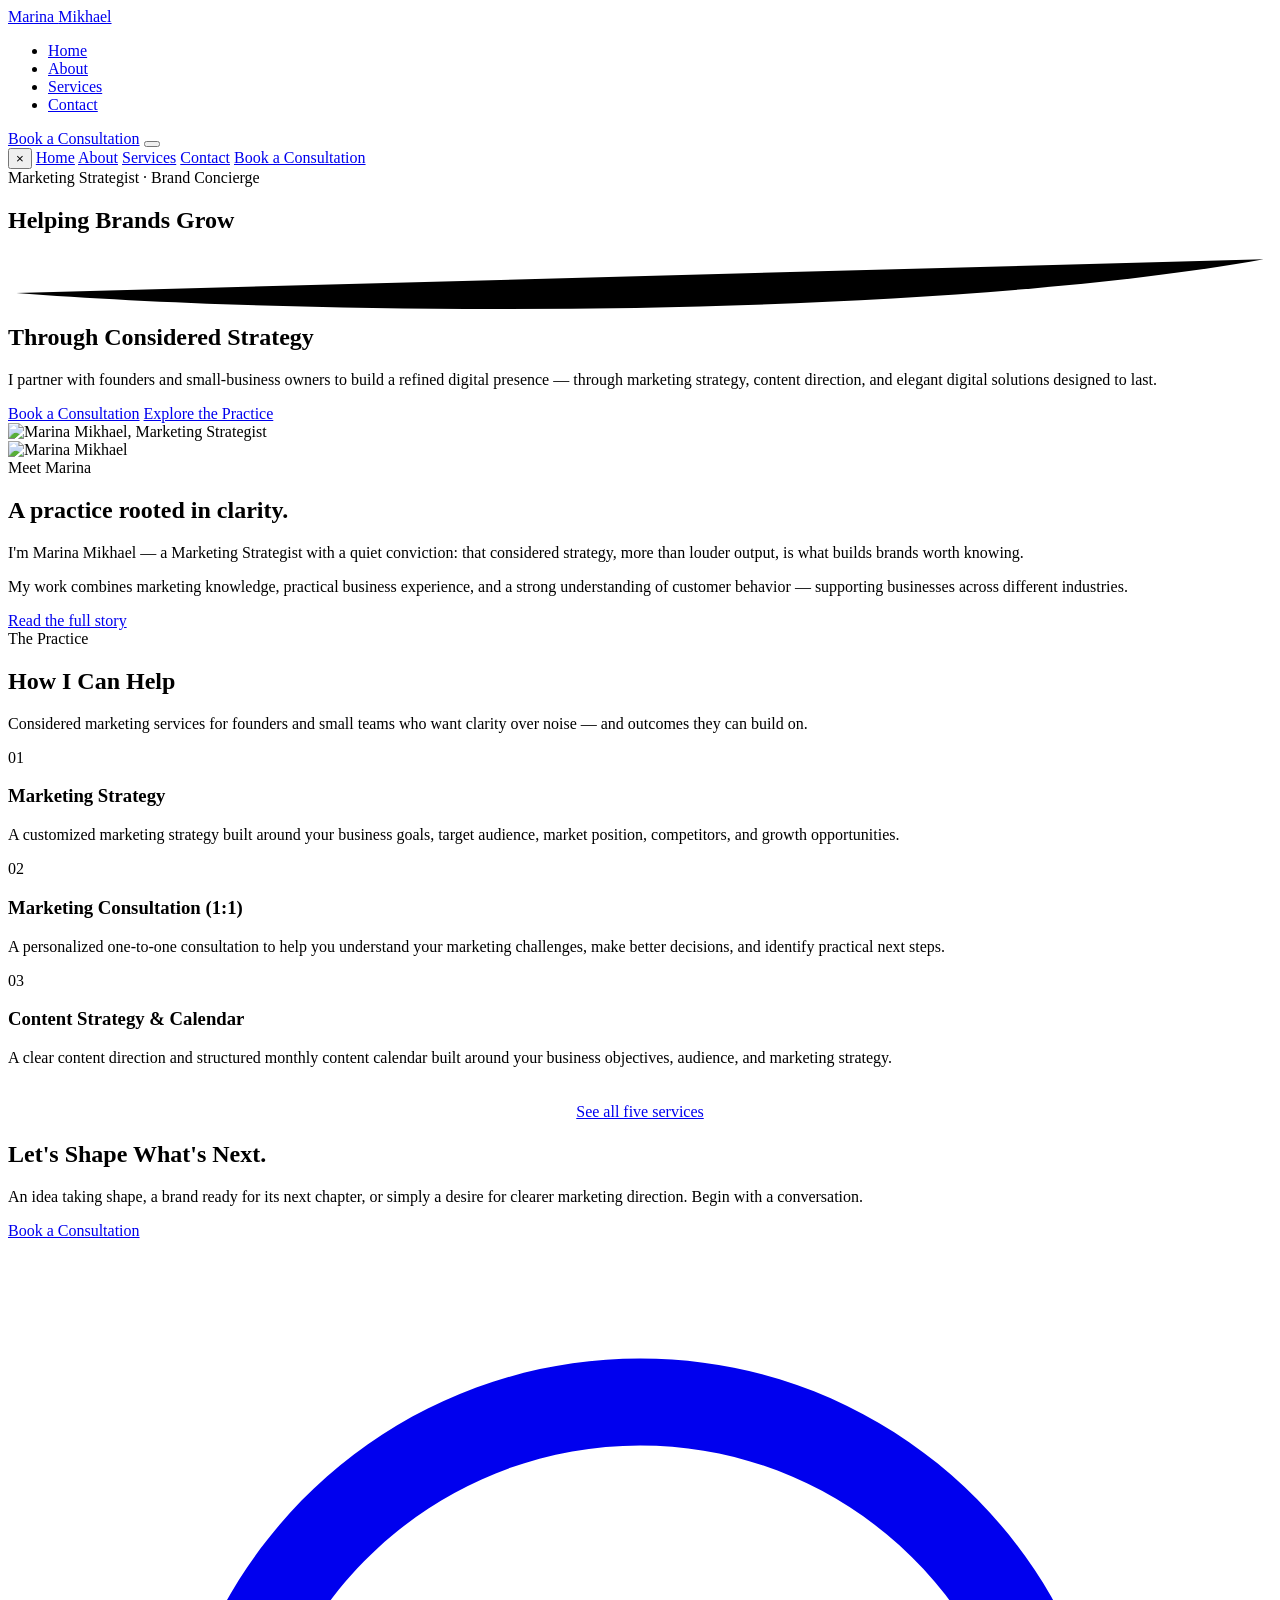
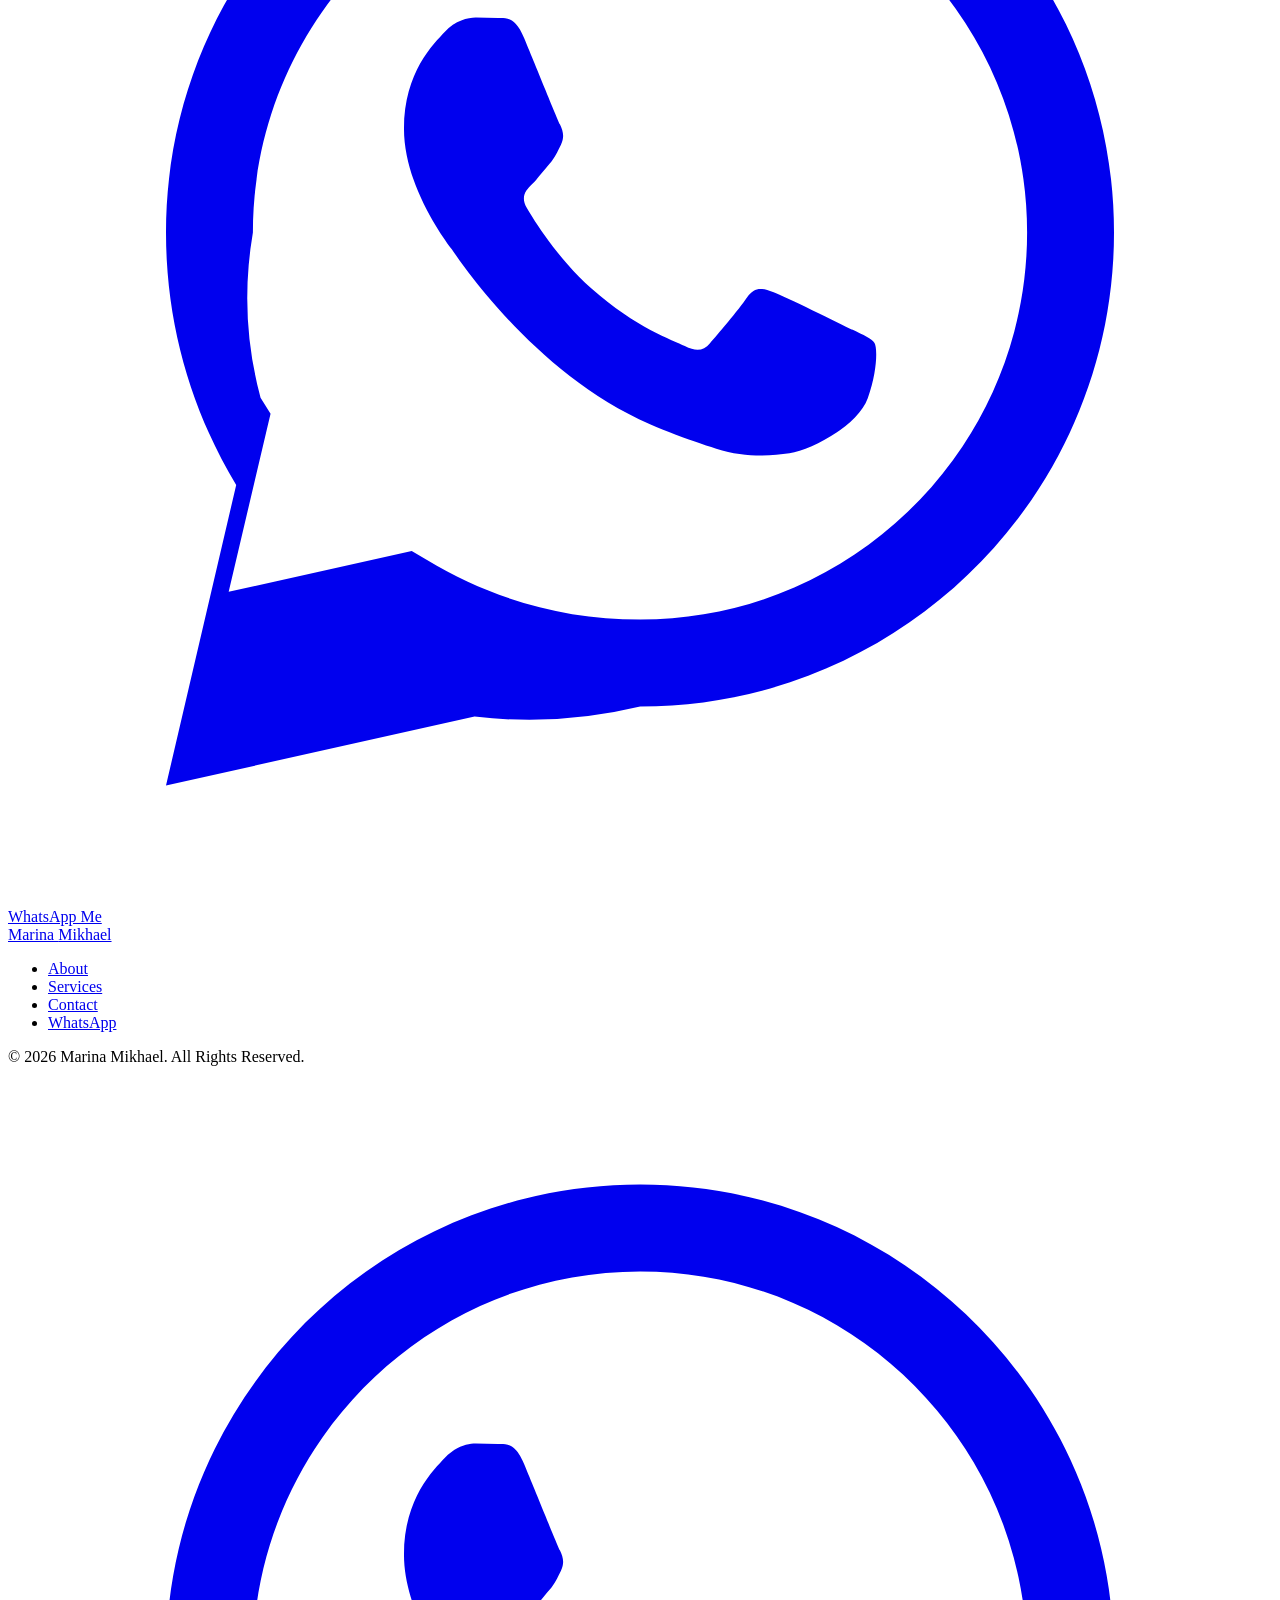
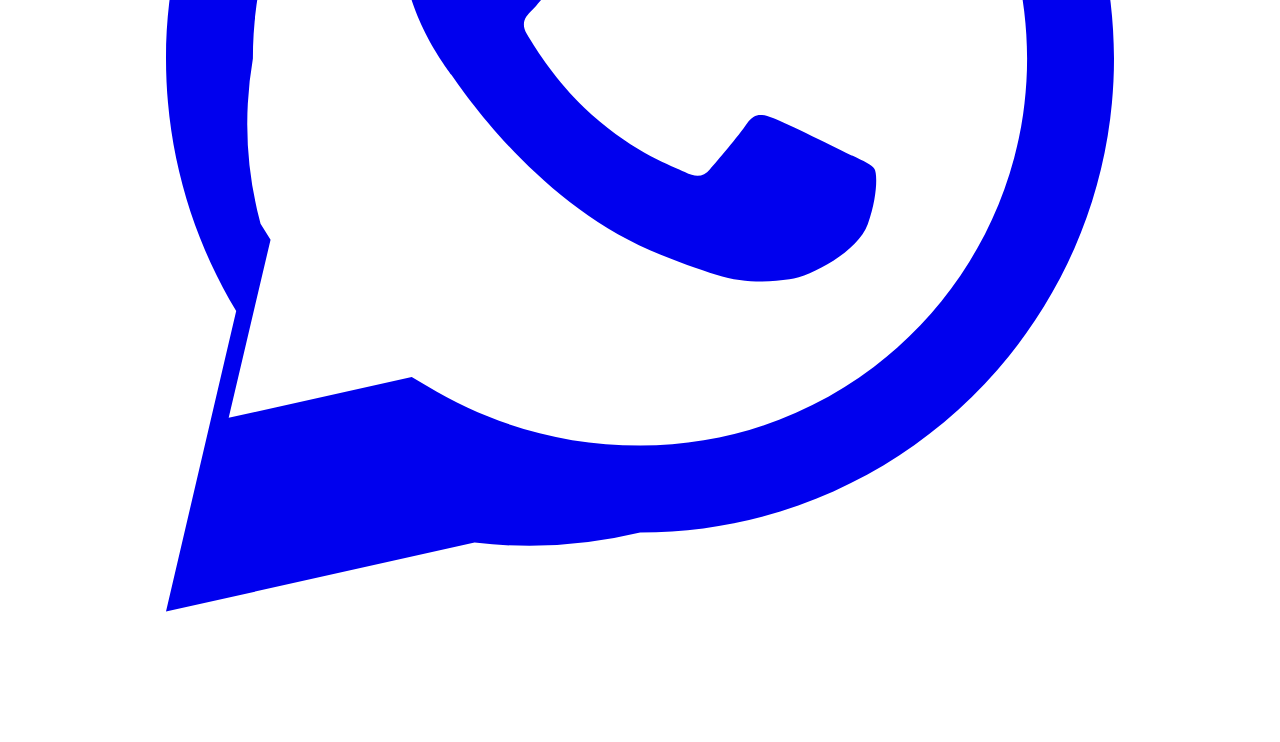
==== index.html @ 51f2f775 "Add files via upload" ====
<!DOCTYPE html>
<html lang="en">
<head>
<meta charset="UTF-8">
<meta name="viewport" content="width=device-width, initial-scale=1.0">
<title>Marina Mikhael — Marketing Strategist &amp; Brand Concierge</title>
<meta name="description" content="Marina Mikhael is a Marketing Strategist helping startups and small businesses grow through considered strategy, refined content, and a digital presence built to last.">
<meta name="theme-color" content="#faf7f5">
<meta property="og:title" content="Marina Mikhael — Marketing Strategist">
<meta property="og:description" content="Considered marketing strategy, content direction, and digital presence for founders and small-business owners.">
<meta property="og:type" content="website">

<!-- Fonts -->
<link rel="preconnect" href="https://fonts.googleapis.com">
<link rel="preconnect" href="https://fonts.gstatic.com" crossorigin>
<link href="https://fonts.googleapis.com/css2?family=Poppins:wght@500;600;700;800&family=Inter:wght@400;500;600;700&display=swap" rel="stylesheet">

<link rel="stylesheet" href="index.css">
</head>
<body>

<header class="site-header">
  <nav class="wrap nav" aria-label="Primary">
    <a href="index.html" class="logo">Marina <span>Mikhael</span></a>
    <ul class="nav-links">
      <li><a href="index.html">Home</a></li>
      <li><a href="about.html">About</a></li>
      <li><a href="services.html">Services</a></li>
      <li><a href="contact.html">Contact</a></li>
    </ul>
    <a href="https://wa.me/201042134140" target="_blank" rel="noopener" class="nav-cta">Book a Consultation</a>
    <button class="nav-toggle" id="navToggle" aria-label="Open menu" aria-expanded="false">
      <span></span>
    </button>
  </nav>
</header>

<div class="scrim" id="scrim" hidden></div>
<aside class="mobile-menu" id="mobileMenu" aria-hidden="true">
  <button class="mobile-menu__close" id="menuClose" aria-label="Close menu">×</button>
  <a href="index.html">Home</a>
  <a href="about.html">About</a>
  <a href="services.html">Services</a>
  <a href="contact.html">Contact</a>
  <a href="https://wa.me/201042134140" target="_blank" rel="noopener" class="btn-primary">Book a Consultation</a>
</aside>

<main id="top">

  <!-- ===================== HERO ===================== -->
  <section class="hero">
    <div class="wrap hero__grid">
      <div class="hero-copy">
        <span class="eyebrow reveal">Marketing Strategist · Brand Concierge</span>
        <h1 class="hero__title reveal reveal--delay-1">
          <span class="accent">Helping Brands Grow
            <svg viewBox="0 0 300 20" preserveAspectRatio="none" aria-hidden="true">
              <path d="M2,14 C 80,20 220,20 298,6" />
            </svg>
          </span><br>
          Through Considered Strategy
        </h1>
        <p class="hero__sub reveal reveal--delay-2">
          I partner with founders and small-business owners to build a refined digital presence — through marketing strategy, content direction, and elegant digital solutions designed to last.
        </p>
        <div class="hero-ctas reveal reveal--delay-3">
          <a href="https://wa.me/201042134140" target="_blank" rel="noopener" class="btn-primary">Book a Consultation</a>
          <a href="services.html" class="btn-text">Explore the Practice</a>
        </div>
      </div>

      <div class="hero-figure reveal reveal--delay-2">
        <div class="frame">
          <img src="assets/marina-hero.jpg" alt="Marina Mikhael, Marketing Strategist" />
        </div>
      </div>
    </div>
  </section>

  <!-- ===================== ABOUT PREVIEW ===================== -->
  <section class="about-preview">
    <div class="wrap">
      <div class="about-photo reveal">
        <img src="assets/marina-about.jpg" alt="Marina Mikhael" />
      </div>
      <div class="about-preview-copy reveal">
        <span class="eyebrow">Meet Marina</span>
        <h2>A practice rooted in clarity.</h2>
        <p>I'm Marina Mikhael — a Marketing Strategist with a quiet conviction: that considered strategy, more than louder output, is what builds brands worth knowing.</p>
        <p>My work combines marketing knowledge, practical business experience, and a strong understanding of customer behavior — supporting businesses across different industries.</p>
        <a href="about.html" class="preview-link">Read the full story</a>
      </div>
    </div>
  </section>

  <!-- ===================== SERVICES PREVIEW ===================== -->
  <section class="services">
    <div class="wrap">
      <div class="section-head reveal">
        <span class="eyebrow">The Practice</span>
        <h2>How I Can Help</h2>
        <p>Considered marketing services for founders and small teams who want clarity over noise — and outcomes they can build on.</p>
      </div>
      <div class="service-grid">
        <div class="service-card reveal">
          <span class="num">01</span>
          <h3>Marketing Strategy</h3>
          <p>A customized marketing strategy built around your business goals, target audience, market position, competitors, and growth opportunities.</p>
        </div>
        <div class="service-card reveal">
          <span class="num">02</span>
          <h3>Marketing Consultation (1:1)</h3>
          <p>A personalized one-to-one consultation to help you understand your marketing challenges, make better decisions, and identify practical next steps.</p>
        </div>
        <div class="service-card reveal">
          <span class="num">03</span>
          <h3>Content Strategy &amp; Calendar</h3>
          <p>A clear content direction and structured monthly content calendar built around your business objectives, audience, and marketing strategy.</p>
        </div>
      </div>
      <div style="text-align:center; margin-top: 36px;">
        <a href="services.html" class="preview-link">See all five services</a>
      </div>
    </div>
  </section>

  <!-- ===================== FINAL CTA ===================== -->
  <section class="final-cta">
    <div class="wrap">
      <h2>Let's Shape What's Next.</h2>
      <p>An idea taking shape, a brand ready for its next chapter, or simply a desire for clearer marketing direction. Begin with a conversation.</p>
      <div class="cta-row">
        <a href="https://wa.me/201042134140" target="_blank" rel="noopener" class="btn-primary">Book a Consultation</a>
        <a href="https://wa.me/201042134140" target="_blank" rel="noopener" class="btn-whatsapp">
          <svg viewBox="0 0 32 32" fill="currentColor" aria-hidden="true"><path d="M16.004 3C9.376 3 4 8.373 4 15c0 2.339.65 4.523 1.777 6.39L4 29l7.812-1.744A11.93 11.93 0 0 0 16.004 27C22.63 27 28 21.627 28 15S22.63 3 16.004 3zm0 21.8c-1.98 0-3.82-.55-5.396-1.508l-.387-.23-4.634 1.034 1.06-4.51-.253-.4A9.77 9.77 0 0 1 6.2 15c0-5.404 4.4-9.8 9.804-9.8 5.403 0 9.796 4.396 9.796 9.8 0 5.404-4.393 9.8-9.796 9.8zm5.37-7.34c-.294-.147-1.737-.858-2.007-.956-.27-.098-.467-.147-.663.147-.196.293-.76.955-.932 1.152-.171.196-.343.22-.637.073-.294-.147-1.24-.457-2.363-1.457-.874-.78-1.464-1.744-1.636-2.038-.171-.294-.018-.453.129-.6.132-.132.294-.343.44-.514.147-.171.196-.294.294-.49.098-.196.049-.367-.024-.514-.073-.147-.663-1.598-.909-2.188-.24-.575-.484-.497-.663-.507l-.564-.01c-.196 0-.514.073-.784.367-.27.294-1.03 1.005-1.03 2.45 0 1.446 1.054 2.842 1.2 3.038.147.196 2.075 3.167 5.028 4.44.703.303 1.25.484 1.677.62.705.224 1.346.192 1.854.117.566-.085 1.737-.71 1.982-1.396.245-.685.245-1.273.171-1.396-.073-.122-.269-.196-.563-.343z"/></svg>
          WhatsApp Me
        </a>
      </div>
    </div>
  </section>

</main>

<footer class="site-footer">
  <div class="wrap">
    <a href="index.html" class="logo">Marina <span>Mikhael</span></a>
    <ul class="foot-links">
      <li><a href="about.html">About</a></li>
      <li><a href="services.html">Services</a></li>
      <li><a href="contact.html">Contact</a></li>
      <li><a href="https://wa.me/201042134140" target="_blank" rel="noopener">WhatsApp</a></li>
    </ul>
    <span class="copy">© 2026 Marina Mikhael. All Rights Reserved.</span>
  </div>
</footer>

<a href="https://wa.me/201042134140" target="_blank" rel="noopener" class="sticky-whatsapp" aria-label="Chat on WhatsApp">
  <svg viewBox="0 0 32 32" fill="currentColor" aria-hidden="true"><path d="M16.004 3C9.376 3 4 8.373 4 15c0 2.339.65 4.523 1.777 6.39L4 29l7.812-1.744A11.93 11.93 0 0 0 16.004 27C22.63 27 28 21.627 28 15S22.63 3 16.004 3zm0 21.8c-1.98 0-3.82-.55-5.396-1.508l-.387-.23-4.634 1.034 1.06-4.51-.253-.4A9.77 9.77 0 0 1 6.2 15c0-5.404 4.4-9.8 9.804-9.8 5.403 0 9.796 4.396 9.796 9.8 0 5.404-4.393 9.8-9.796 9.8zm5.37-7.34c-.294-.147-1.737-.858-2.007-.956-.27-.098-.467-.147-.663.147-.196.293-.76.955-.932 1.152-.171.196-.343.22-.637.073-.294-.147-1.24-.457-2.363-1.457-.874-.78-1.464-1.744-1.636-2.038-.171-.294-.018-.453.129-.6.132-.132.294-.343.44-.514.147-.171.196-.294.294-.49.098-.196.049-.367-.024-.514-.073-.147-.663-1.598-.909-2.188-.24-.575-.484-.497-.663-.507l-.564-.01c-.196 0-.514.073-.784.367-.27.294-1.03 1.005-1.03 2.45 0 1.446 1.054 2.842 1.2 3.038.147.196 2.075 3.167 5.028 4.44.703.303 1.25.484 1.677.62.705.224 1.346.192 1.854.117.566-.085 1.737-.71 1.982-1.396.245-.685.245-1.273.171-1.396-.073-.122-.269-.196-.563-.343z"/></svg>
</a>

<script src="js/main.js" defer></script>
</body>
</html>
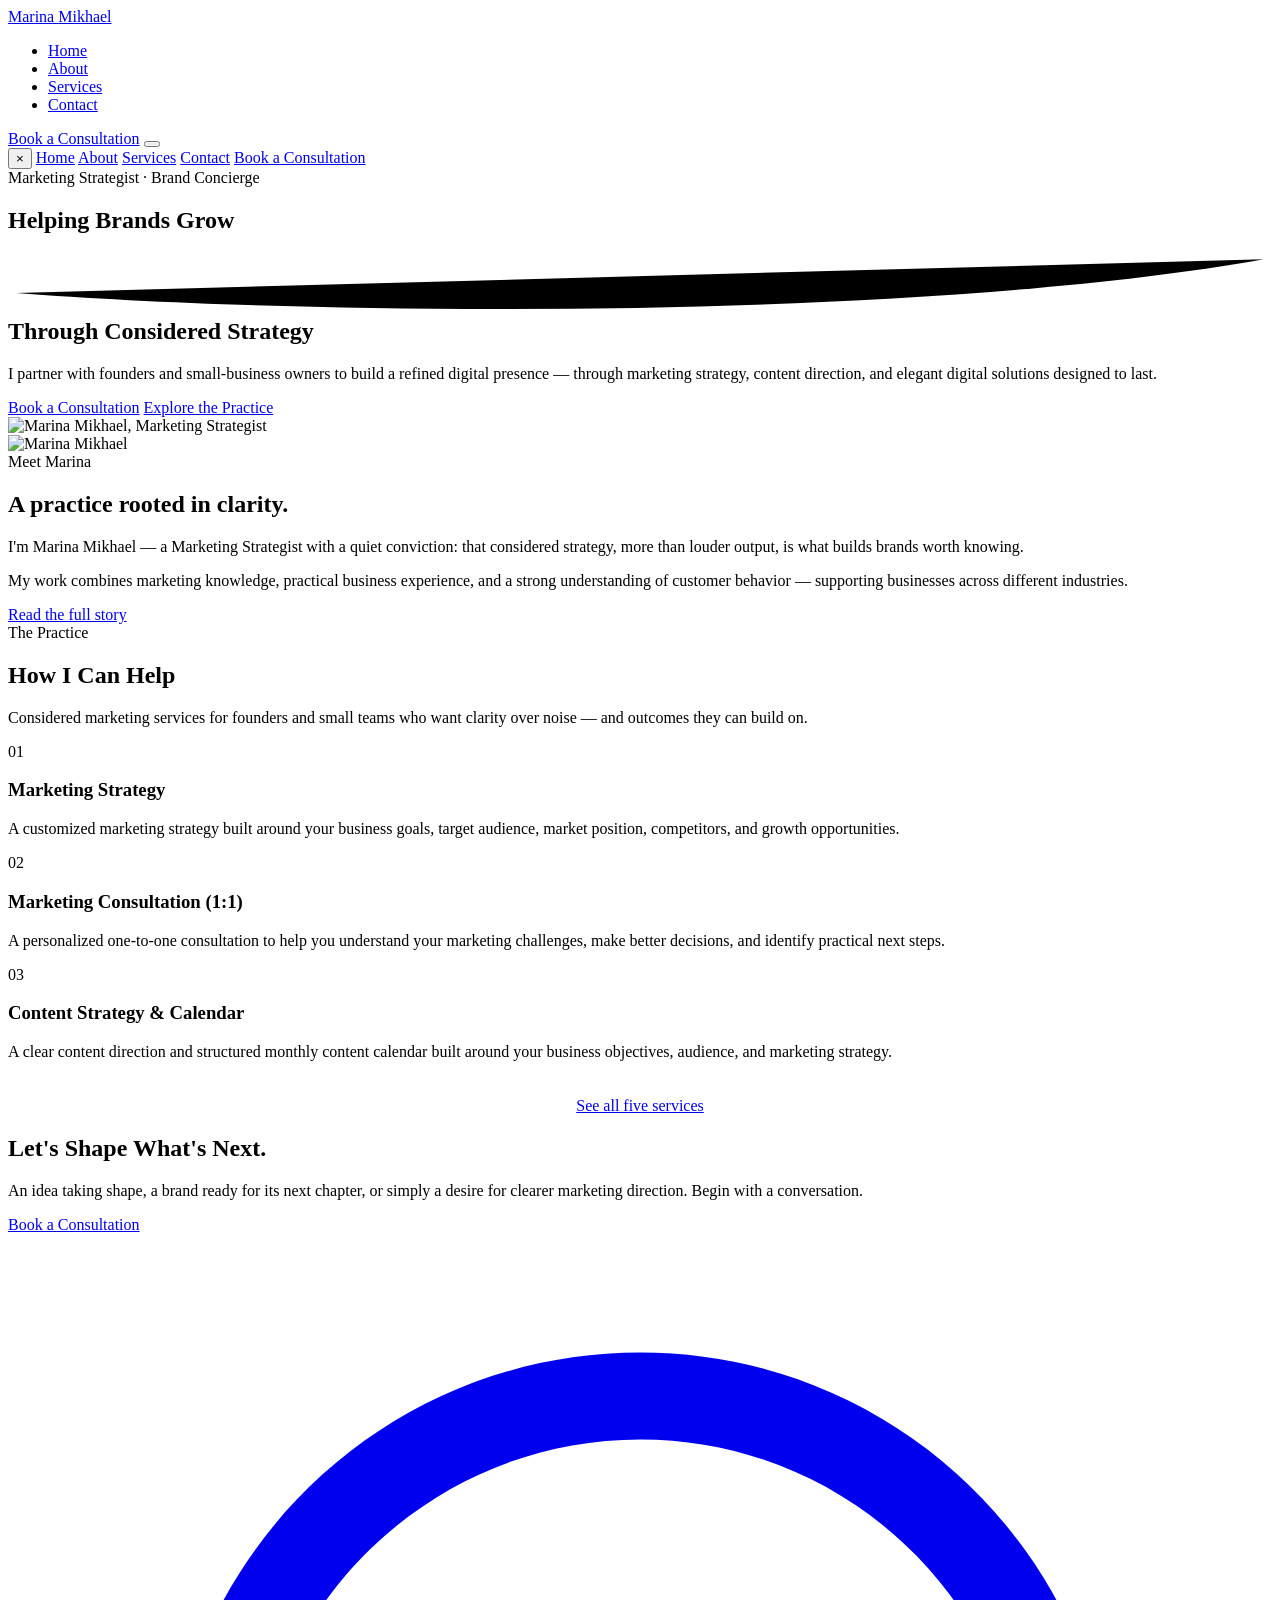
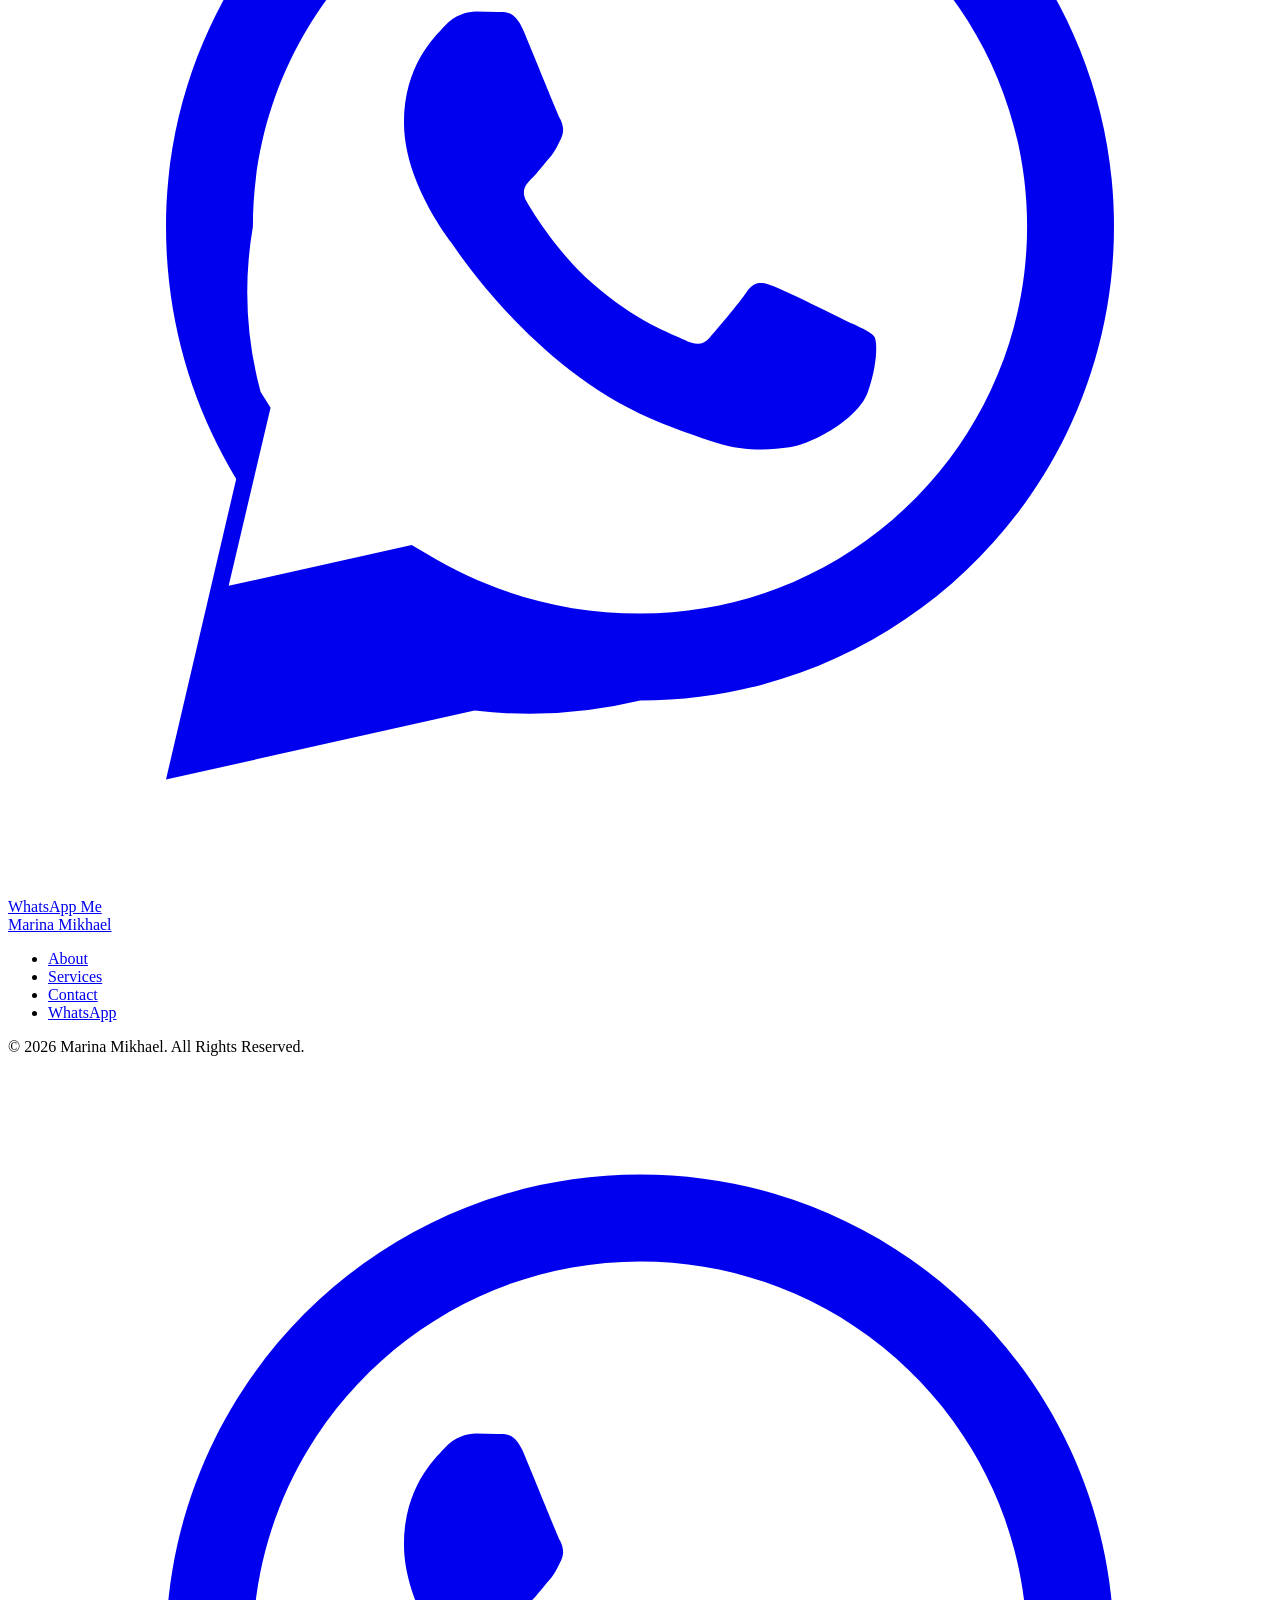
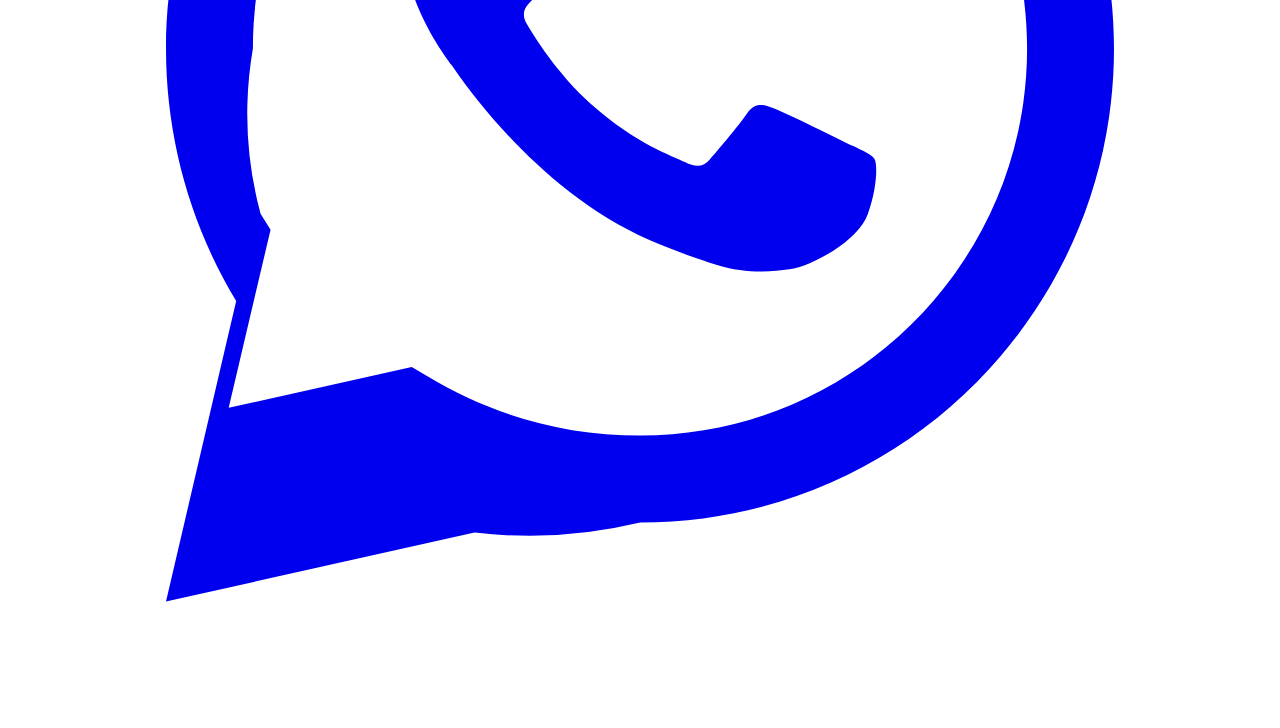
==== commit cdb7b251: "Add link to external stylesheet in index.html" ====
--- a/index.html
+++ b/index.html
@@ -1,4 +1,4 @@
-<!DOCTYPE html>
+<link rel="stylesheet" href="style.css">
 <html lang="en">
 <head>
 <meta charset="UTF-8">
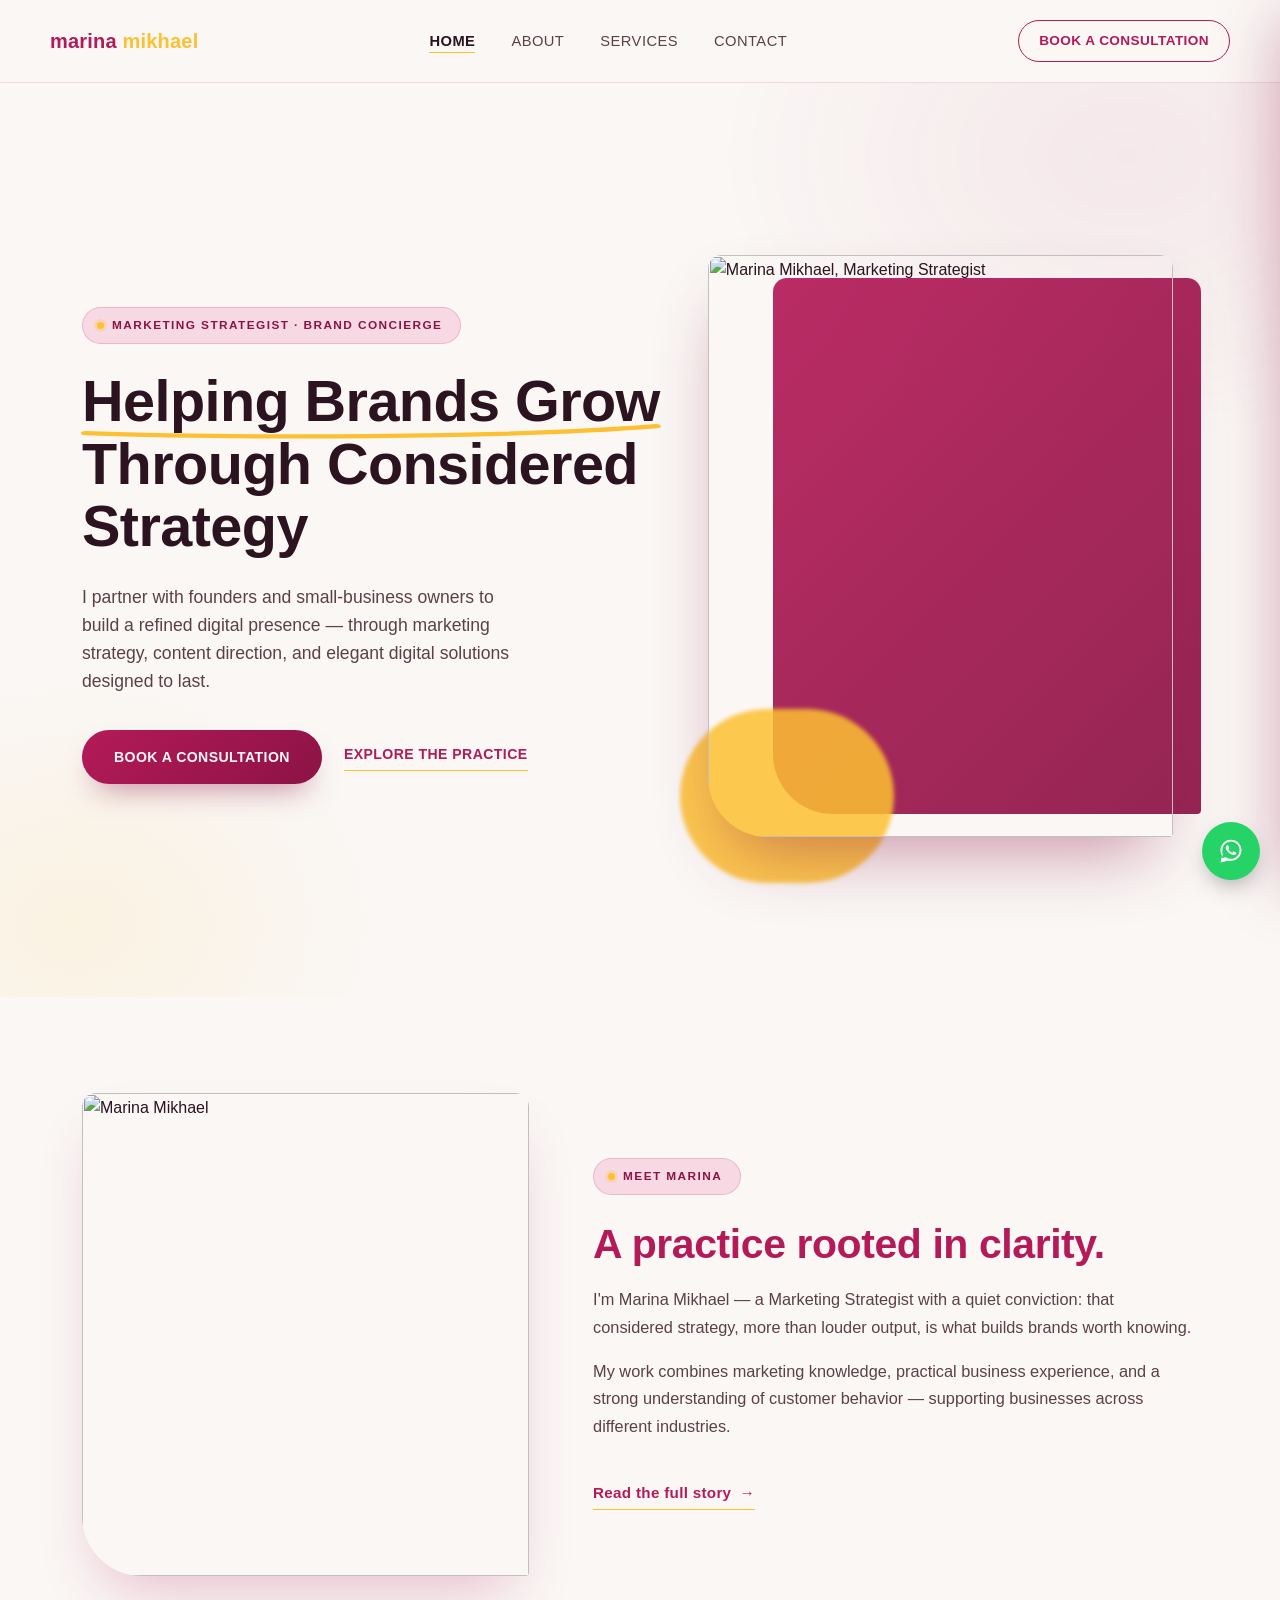
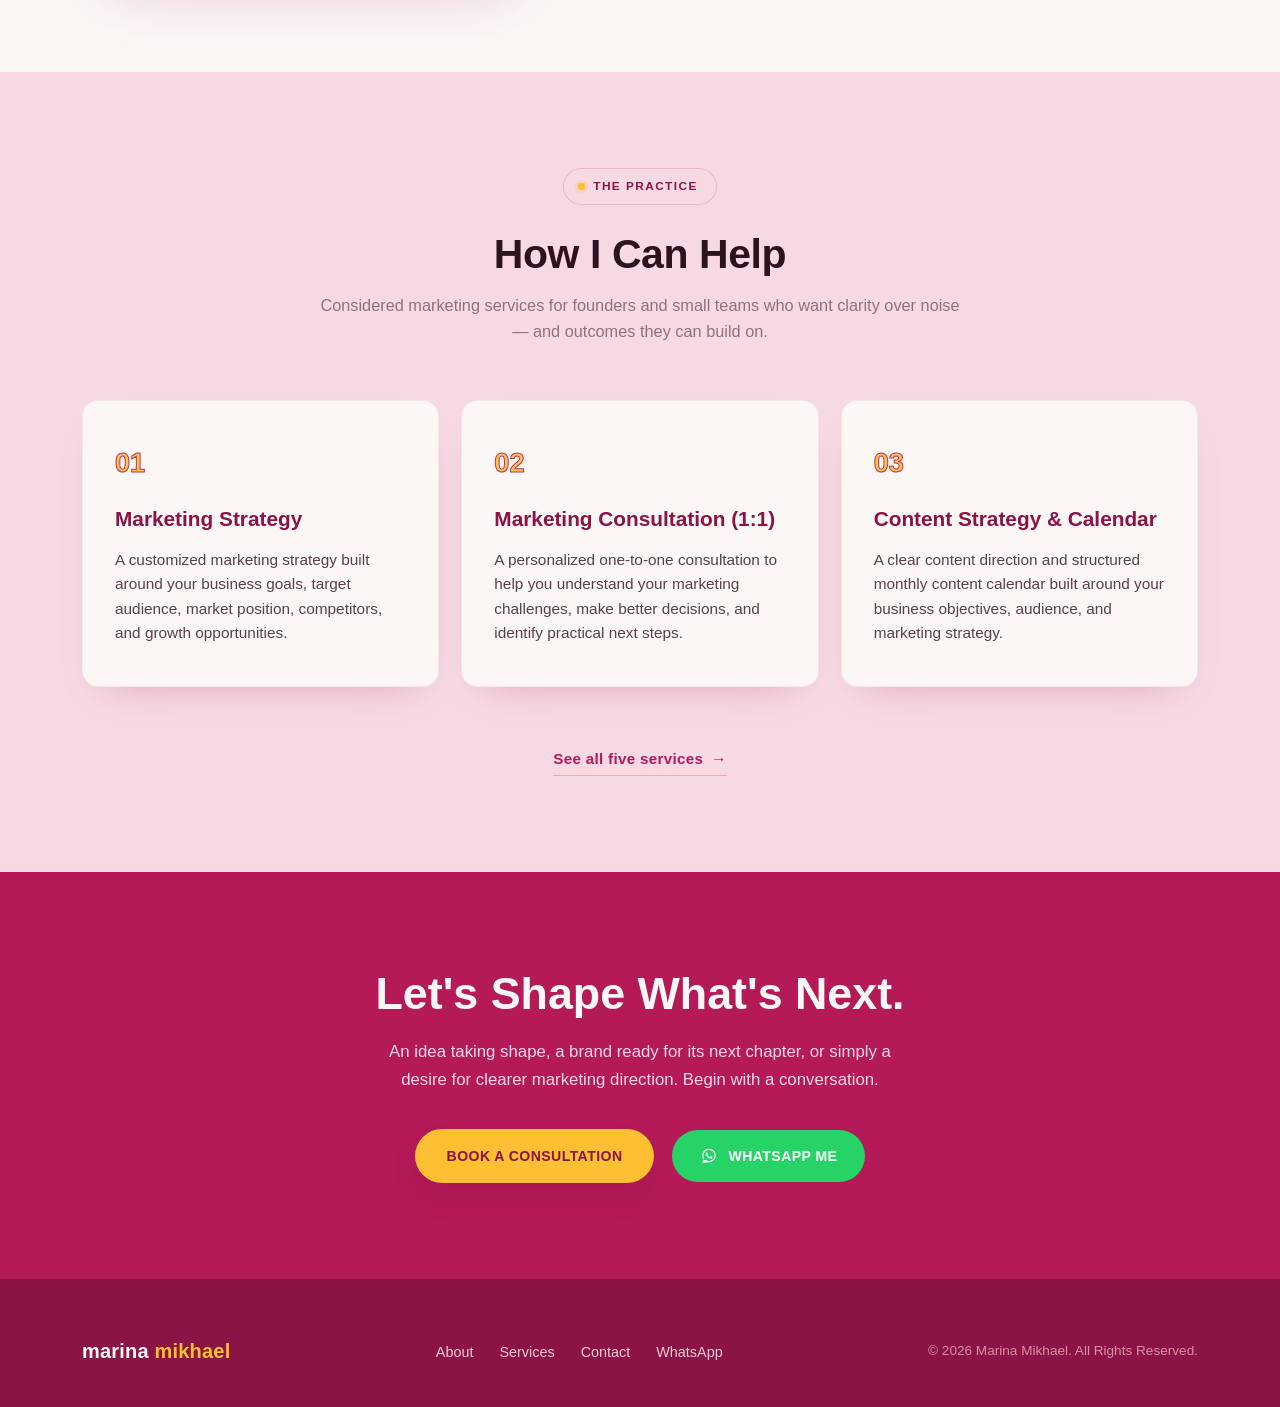
==== commit ace9246f: "Update script source path in index.html" ====
--- a/index.html
+++ b/index.html
@@ -1,4 +1,4 @@
-<link rel="stylesheet" href="style.css">
+
 <html lang="en">
 <head>
 <meta charset="UTF-8">
@@ -158,6 +158,6 @@
   <svg viewBox="0 0 32 32" fill="currentColor" aria-hidden="true"><path d="M16.004 3C9.376 3 4 8.373 4 15c0 2.339.65 4.523 1.777 6.39L4 29l7.812-1.744A11.93 11.93 0 0 0 16.004 27C22.63 27 28 21.627 28 15S22.63 3 16.004 3zm0 21.8c-1.98 0-3.82-.55-5.396-1.508l-.387-.23-4.634 1.034 1.06-4.51-.253-.4A9.77 9.77 0 0 1 6.2 15c0-5.404 4.4-9.8 9.804-9.8 5.403 0 9.796 4.396 9.796 9.8 0 5.404-4.393 9.8-9.796 9.8zm5.37-7.34c-.294-.147-1.737-.858-2.007-.956-.27-.098-.467-.147-.663.147-.196.293-.76.955-.932 1.152-.171.196-.343.22-.637.073-.294-.147-1.24-.457-2.363-1.457-.874-.78-1.464-1.744-1.636-2.038-.171-.294-.018-.453.129-.6.132-.132.294-.343.44-.514.147-.171.196-.294.294-.49.098-.196.049-.367-.024-.514-.073-.147-.663-1.598-.909-2.188-.24-.575-.484-.497-.663-.507l-.564-.01c-.196 0-.514.073-.784.367-.27.294-1.03 1.005-1.03 2.45 0 1.446 1.054 2.842 1.2 3.038.147.196 2.075 3.167 5.028 4.44.703.303 1.25.484 1.677.62.705.224 1.346.192 1.854.117.566-.085 1.737-.71 1.982-1.396.245-.685.245-1.273.171-1.396-.073-.122-.269-.196-.563-.343z"/></svg>
 </a>
 
-<script src="js/main.js" defer></script>
+<script src="main.js" defer></script>
 </body>
 </html>
--- a/index.css
+++ b/index.css
@@ -0,0 +1,1516 @@
+/* ============================================
+   MARINA MIKHAEL — MARKETING STRATEGIST
+   Palette lifted from marina-mikheal-website(1).html:
+     --ink            #2b1420   (onyx-magenta body text)
+     --ink-soft       #5c4048
+     --ivory          #faf7f5   (warm cream background)
+     --ivory-dim      #f7d9e4   (soft pink surface)
+     --magenta        #b41a58   (primary)
+     --magenta-deep   #8c1345
+     --gold           #fdc032   (accent)
+     --gold-soft      #ffd873
+     --stone          #93707d   (muted text)
+   Display: Poppins · Body: Inter
+   ============================================ */
+
+/* ---------- Design tokens ---------- */
+:root {
+  --ink:           #2b1420;
+  --ink-soft:      #5c4048;
+  --ivory:         #faf7f5;
+  --ivory-dim:     #f7d9e4;
+  --magenta:       #b41a58;
+  --magenta-deep:  #8c1345;
+  --gold:          #fdc032;
+  --gold-soft:     #ffd873;
+  --plum:          #8c1345;
+  --stone:         #93707d;
+  --line:          rgba(180, 26, 88, 0.14);
+
+  --gold-soft-alt: var(--gold-soft);
+
+  --serif: "Poppins", "Montserrat", sans-serif;
+  --sans:  "Inter", -apple-system, BlinkMacSystemFont, sans-serif;
+
+  --maxw: 1180px;
+}
+
+* { box-sizing: border-box; }
+
+@media (prefers-reduced-motion: reduce) {
+  *, *::before, *::after {
+    animation-duration: 0.001ms !important;
+    animation-iteration-count: 1 !important;
+    transition-duration: 0.001ms !important;
+    scroll-behavior: auto !important;
+  }
+}
+
+html { scroll-behavior: smooth; -webkit-text-size-adjust: 100%; }
+
+body {
+  margin: 0;
+  background: var(--ivory);
+  color: var(--ink);
+  font-family: var(--sans);
+  font-weight: 400;
+  font-size: 16px;
+  line-height: 1.6;
+  -webkit-font-smoothing: antialiased;
+  -moz-osx-font-smoothing: grayscale;
+  overflow-x: hidden;
+}
+
+img, svg { max-width: 100%; display: block; }
+a { color: inherit; text-decoration: none; }
+button { font: inherit; cursor: pointer; border: 0; background: none; color: inherit; }
+ul { list-style: none; padding: 0; margin: 0; }
+
+/* ---------- Layout helpers ---------- */
+.wrap {
+  width: 100%;
+  max-width: var(--maxw);
+  margin: 0 auto;
+  padding: 0 32px;
+}
+section { padding: 96px 0; position: relative; }
+
+@media (max-width: 560px) { .wrap { padding: 0 20px; } section { padding: 64px 0; } }
+
+/* ============================================
+   HEADER / NAV
+   ============================================ */
+.site-header {
+  position: sticky; top: 0; left: 0; right: 0; z-index: 50;
+  background: rgba(250, 247, 245, 0.85);
+  backdrop-filter: blur(10px);
+  -webkit-backdrop-filter: blur(10px);
+  border-bottom: 1px solid var(--line);
+  transition: box-shadow 0.3s ease, background 0.3s ease;
+}
+
+.site-header.scrolled {
+  background: rgba(250, 247, 245, 0.96);
+  box-shadow: 0 12px 28px -20px rgba(139, 19, 69, 0.35);
+}
+
+.nav { display: flex; align-items: center; justify-content: space-between; padding: 20px 0; }
+
+.logo {
+  font-family: var(--serif);
+  font-size: 1.25rem;
+  font-weight: 800;
+  letter-spacing: 0.01em;
+  text-decoration: none;
+  color: var(--magenta);
+  text-transform: lowercase;
+}
+
+.logo span { color: var(--gold); }
+
+.nav-links { display: flex; gap: 36px; list-style: none; margin: 0; padding: 0; }
+
+.nav-links a {
+  text-decoration: none;
+  font-size: 0.92rem;
+  letter-spacing: 0.03em;
+  text-transform: uppercase;
+  color: var(--ink-soft);
+  position: relative;
+  padding-bottom: 4px;
+}
+
+.nav-links a::after {
+  content: "";
+  position: absolute;
+  left: 0; right: 100%;
+  bottom: 0;
+  height: 1.5px;
+  background: var(--gold);
+  transition: right 0.3s ease;
+}
+
+.nav-links a:hover::after,
+.nav-links a.active::after,
+.nav-links a.is-current::after {
+  right: 0;
+}
+
+.nav-links a.active,
+.nav-links a.is-current { color: var(--ink); }
+
+/* Make the active/current nav link more visible across pages */
+.nav-links a.is-current { font-weight: 700; }
+
+/* Mobile drawer — active link */
+.mobile-menu a.is-current {
+  color: var(--magenta);
+  font-weight: 700;
+  border-bottom-color: var(--magenta);
+}
+
+.nav-cta {
+  border: 1px solid var(--magenta);
+  padding: 9px 20px;
+  border-radius: 999px;
+  text-decoration: none;
+  font-size: 0.85rem;
+  font-weight: 600;
+  letter-spacing: 0.03em;
+  text-transform: uppercase;
+  color: var(--magenta);
+  transition: background 0.25s ease, color 0.25s ease;
+  white-space: nowrap;
+}
+
+.nav-cta:hover { background: var(--magenta); color: var(--ivory); }
+
+.nav-toggle {
+  display: none;
+  width: 42px; height: 42px;
+  border: 1.5px solid var(--line);
+  background: var(--ivory);
+  border-radius: 50%;
+  position: relative;
+}
+
+.nav-toggle span,
+.nav-toggle span::before,
+.nav-toggle span::after {
+  display: block;
+  width: 18px; height: 1.5px;
+  background: var(--ink);
+  position: absolute; left: 50%;
+  transition: transform .3s ease;
+}
+.nav-toggle span { top: 50%; transform: translate(-50%, -50%); }
+.nav-toggle span::before { content: ""; top: -6px; transform: translateX(-50%); }
+.nav-toggle span::after  { content: ""; top:  6px; transform: translateX(-50%); }
+.nav-toggle.is-open span { background: transparent; }
+.nav-toggle.is-open span::before { top: 0; transform: translate(-50%, 0) rotate(45deg); }
+.nav-toggle.is-open span::after  { top: 0; transform: translate(-50%, 0) rotate(-45deg); }
+
+@media (max-width: 900px) {
+  .nav-links, .nav-cta { display: none; }
+  .nav-toggle { display: block; }
+}
+
+/* Mobile drawer */
+.mobile-menu {
+  position: fixed; inset: 0 0 0 auto; width: min(86vw, 360px);
+  background: var(--ivory);
+  transform: translateX(100%);
+  transition: transform .5s cubic-bezier(.2, .7, .2, 1);
+  z-index: 60;
+  display: flex; flex-direction: column;
+  padding: 90px 32px 32px;
+  box-shadow: -20px 0 60px -20px rgba(139, 19, 69, 0.35);
+}
+.mobile-menu.is-open { transform: translateX(0); }
+.mobile-menu a { display: block; padding: 14px 0; font-family: var(--serif); font-size: 1.3rem; border-bottom: 1px solid var(--line); color: var(--ink); }
+.mobile-menu .btn-primary { margin-top: 24px; text-align: center; }
+.mobile-menu__close { position: absolute; top: 22px; right: 22px; width: 40px; height: 40px; border-radius: 50%; background: var(--ivory-dim); display: grid; place-items: center; font-size: 1.4rem; color: var(--ink); }
+.scrim { position: fixed; inset: 0; background: rgba(43, 20, 32, 0.35); opacity: 0; pointer-events: none; transition: opacity .4s ease; z-index: 55; }
+.scrim.is-open { opacity: 1; pointer-events: auto; }
+
+/* ============================================
+   EYEBROW
+   ============================================ */
+.eyebrow {
+  display: inline-flex;
+  align-items: center;
+  gap: 8px;
+  font-family: var(--sans);
+  font-size: 0.74rem;
+  font-weight: 700;
+  letter-spacing: 0.12em;
+  text-transform: uppercase;
+  color: var(--magenta-deep);
+  background: var(--ivory-dim);
+  border: 1px solid rgba(180, 26, 88, 0.18);
+  padding: 8px 18px 8px 14px;
+  border-radius: 999px;
+  margin-bottom: 26px;
+}
+
+.eyebrow::before {
+  content: "";
+  width: 7px;
+  height: 7px;
+  border-radius: 50%;
+  background: var(--gold);
+  display: inline-block;
+  box-shadow: 0 0 0 3px rgba(253, 192, 50, 0.25);
+}
+
+/* ============================================
+   BUTTONS
+   ============================================ */
+.btn-primary {
+  background: linear-gradient(135deg, var(--magenta) 0%, var(--magenta-deep) 100%);
+  color: var(--ivory);
+  text-decoration: none;
+  padding: 16px 32px;
+  border-radius: 999px;
+  font-size: 0.88rem;
+  font-weight: 700;
+  letter-spacing: 0.03em;
+  text-transform: uppercase;
+  box-shadow: 0 16px 30px -14px rgba(139, 19, 69, 0.55);
+  transition: box-shadow 0.25s ease, transform 0.25s ease, filter 0.25s ease;
+  display: inline-block;
+  white-space: nowrap;
+}
+
+.btn-primary:hover {
+  transform: translateY(-3px);
+  box-shadow: 0 20px 36px -12px rgba(139, 19, 69, 0.6);
+  filter: brightness(1.06);
+}
+
+.btn-text {
+  text-decoration: none;
+  color: var(--magenta);
+  font-weight: 600;
+  font-size: 0.88rem;
+  letter-spacing: 0.03em;
+  text-transform: uppercase;
+  border-bottom: 1px solid var(--gold);
+  padding-bottom: 4px;
+  transition: color 0.25s ease;
+}
+
+.btn-text:hover { color: var(--magenta-deep); }
+
+.btn-whatsapp {
+  display: inline-flex;
+  align-items: center;
+  gap: 10px;
+  background: #25D366;
+  color: #fff;
+  text-decoration: none;
+  padding: 15px 28px;
+  border-radius: 999px;
+  font-size: 0.88rem;
+  font-weight: 600;
+  letter-spacing: 0.03em;
+  text-transform: uppercase;
+  transition: background 0.25s ease, transform 0.25s ease;
+  white-space: nowrap;
+}
+
+.btn-whatsapp:hover { background: #1ebc59; transform: translateY(-2px); }
+.btn-whatsapp svg { width: 18px; height: 18px; flex-shrink: 0; }
+
+/* ============================================
+   HERO
+   ============================================ */
+.hero {
+  position: relative;
+  overflow: hidden;
+  background:
+    radial-gradient(680px 480px at 88% 8%, rgba(180, 26, 88, 0.07), transparent 60%),
+    radial-gradient(520px 420px at 6% 92%, rgba(253, 192, 50, 0.10), transparent 60%);
+}
+
+.hero__grid {
+  display: grid;
+  grid-template-columns: 1.05fr 0.95fr;
+  align-items: center;
+  gap: 48px;
+  padding-top: 76px;
+  padding-bottom: 64px;
+  min-height: 640px;
+}
+
+.hero__title {
+  font-family: var(--serif);
+  font-size: clamp(2.4rem, 4.6vw, 3.6rem);
+  line-height: 1.08;
+  font-weight: 600;
+  margin: 0 0 26px;
+  letter-spacing: -0.01em;
+}
+
+.hero__title .accent {
+  position: relative;
+  white-space: nowrap;
+}
+
+.hero__title .accent svg {
+  position: absolute;
+  left: 0;
+  bottom: -0.08em;
+  width: 100%;
+  height: 0.3em;
+  overflow: visible;
+}
+
+.hero__title .accent path {
+  stroke: var(--gold);
+  stroke-width: 5;
+  fill: none;
+  stroke-linecap: round;
+  stroke-dasharray: 340;
+  stroke-dashoffset: 340;
+  animation: draw 1.1s 0.5s cubic-bezier(.65,0,.35,1) forwards;
+}
+
+@keyframes draw { to { stroke-dashoffset: 0; } }
+
+.hero__sub {
+  font-size: 1.1rem;
+  color: var(--ink-soft);
+  max-width: 46ch;
+  margin: 0 0 34px;
+  line-height: 1.6;
+}
+
+.hero-ctas {
+  display: flex;
+  align-items: center;
+  gap: 22px;
+  flex-wrap: wrap;
+}
+
+/* Hero figure */
+.hero-figure {
+  position: relative;
+  height: 100%;
+  display: flex;
+  align-items: center;
+  justify-content: center;
+}
+
+.hero-figure::before {
+  content: "";
+  position: absolute;
+  z-index: 0;
+  width: 92%;
+  height: 92%;
+  right: -6%;
+  top: 4%;
+  background: linear-gradient(135deg, var(--magenta) 0%, var(--magenta-deep) 100%);
+  border-radius: 14px 14px 4px 60px;
+  opacity: 0.92;
+}
+
+.hero-figure::after {
+  content: "";
+  position: absolute;
+  z-index: 1;
+  width: 46%;
+  height: 30%;
+  left: -6%;
+  bottom: -8%;
+  background: var(--gold);
+  border-radius: 999px;
+  filter: blur(2px);
+  opacity: 0.85;
+}
+
+.hero-figure .frame {
+  position: relative;
+  z-index: 2;
+  width: 100%;
+  aspect-ratio: 4 / 5;
+  border-radius: 14px 14px 4px 60px;
+  overflow: hidden;
+  box-shadow: 0 34px 70px -22px rgba(139, 19, 69, 0.45);
+}
+
+.hero-figure .frame img {
+  width: 100%;
+  height: 100%;
+  object-fit: cover;
+  object-position: top center;
+}
+
+.hero-figure .tag {
+  position: absolute;
+  z-index: 3;
+  bottom: 28px;
+  left: -28px;
+  background: var(--ink);
+  color: var(--ivory);
+  padding: 16px 22px;
+  border-radius: 10px;
+  font-family: var(--serif);
+  font-weight: 600;
+  font-size: 0.95rem;
+  box-shadow: 0 18px 34px -12px rgba(23, 20, 15, 0.5);
+  max-width: 220px;
+  border: 1px solid rgba(253, 192, 50, 0.35);
+}
+
+.hero-figure .tag span {
+  display: block;
+  font-family: var(--sans);
+  font-size: 0.72rem;
+  font-weight: 700;
+  letter-spacing: 0.06em;
+  text-transform: uppercase;
+  color: var(--gold);
+  margin-bottom: 4px;
+}
+
+@media (max-width: 900px) {
+  .hero__grid { grid-template-columns: 1fr; padding-top: 40px; padding-bottom: 30px; }
+  .hero-figure { order: -1; max-width: 380px; margin: 0 auto; }
+  .hero-figure .tag { left: 0; bottom: -20px; }
+  .hero-ctas .btn-primary { flex: 1 1 100%; }
+}
+
+/* ============================================
+   SECTION HEAD (shared)
+   ============================================ */
+.section-head {
+  max-width: 640px;
+  margin: 0 auto 56px;
+  text-align: center;
+}
+
+.section-head .eyebrow { justify-content: center; }
+
+.section-head h2 {
+  font-family: var(--serif);
+  font-size: clamp(1.9rem, 3.2vw, 2.6rem);
+  font-weight: 600;
+  margin: 0 0 14px;
+  letter-spacing: -0.01em;
+  line-height: 1.15;
+}
+
+.section-head p {
+  color: var(--stone);
+  font-size: 1.02rem;
+  margin: 0;
+}
+
+/* ============================================
+   ABOUT
+   ============================================ */
+.about-section .wrap {
+  display: grid;
+  grid-template-columns: 0.85fr 1.15fr;
+  gap: 64px;
+  align-items: center;
+}
+
+.about-photo {
+  position: relative;
+  border-radius: 14px 14px 4px 60px;
+  overflow: hidden;
+  aspect-ratio: 5/5.4;
+  box-shadow: 0 30px 60px -20px rgba(180, 26, 88, 0.28);
+}
+
+.about-photo img { width: 100%; height: 100%; object-fit: cover; object-position: top center; }
+
+.about-copy h2 {
+  font-family: var(--serif);
+  font-size: clamp(1.9rem, 3.2vw, 2.6rem);
+  font-weight: 700;
+  margin: 0 0 20px;
+  color: var(--magenta);
+  letter-spacing: -0.01em;
+  line-height: 1.15;
+}
+
+.about-copy p {
+  color: var(--ink-soft);
+  font-size: 1.02rem;
+  margin: 0 0 16px;
+  line-height: 1.7;
+}
+
+.about-copy p:last-child { margin-bottom: 0; }
+
+@media (max-width: 960px) {
+  .about-section .wrap { grid-template-columns: 1fr; gap: 40px; }
+  .about-photo { max-width: 420px; margin: 0 auto; }
+}
+
+/* ============================================
+   SERVICES
+   ============================================ */
+.services { background: var(--ivory-dim); }
+
+.service-grid {
+  display: grid;
+  grid-template-columns: repeat(3, 1fr);
+  gap: 22px;
+}
+
+.service-grid.grid-5 {
+  grid-template-columns: repeat(3, 1fr);
+}
+
+.service-grid.grid-5 .service-card:nth-child(4),
+.service-grid.grid-5 .service-card:nth-child(5) {
+  grid-column: span 1;
+}
+
+.service-card {
+  background: var(--ivory);
+  padding: 40px 32px;
+  border-radius: 16px;
+  border: 1px solid rgba(180, 26, 88, 0.08);
+  box-shadow: 0 18px 40px -26px rgba(139, 19, 69, 0.35);
+  transition: transform 0.3s ease, box-shadow 0.3s ease, border-color 0.3s ease;
+}
+
+.service-card:hover {
+  transform: translateY(-6px);
+  box-shadow: 0 26px 50px -22px rgba(139, 19, 69, 0.42);
+  border-color: rgba(253, 192, 50, 0.5);
+}
+
+.service-card .num {
+  font-family: var(--serif);
+  font-weight: 800;
+  color: var(--gold);
+  -webkit-text-stroke: 1px var(--magenta);
+  font-size: 1.7rem;
+  margin-bottom: 18px;
+  display: block;
+  opacity: 0.9;
+}
+
+.service-card h3 {
+  font-family: var(--serif);
+  font-size: 1.3rem;
+  font-weight: 700;
+  margin: 0 0 12px;
+  color: var(--magenta-deep);
+}
+
+.service-card p {
+  color: var(--ink-soft);
+  font-size: 0.96rem;
+  margin: 0;
+  line-height: 1.6;
+}
+
+.service-card .includes {
+  list-style: none;
+  margin: 16px 0 0;
+  padding: 0;
+  display: flex;
+  flex-wrap: wrap;
+  gap: 8px;
+}
+
+.service-card .includes li {
+  font-size: 0.78rem;
+  color: var(--magenta-deep);
+  background: var(--ivory);
+  border: 1px solid var(--line);
+  padding: 5px 12px;
+  border-radius: 999px;
+}
+
+@media (max-width: 900px) { .service-grid, .service-grid.grid-5 { grid-template-columns: 1fr; } }
+@media (min-width: 901px) and (max-width: 1100px) {
+  .service-grid, .service-grid.grid-5 { grid-template-columns: repeat(2, 1fr); }
+}
+@media (max-width: 640px) { .service-grid.grid-5 { grid-template-columns: 1fr; } }
+
+/* ============================================
+   WHY
+   ============================================ */
+.why-section { background: var(--ivory); }
+
+.why-grid {
+  display: grid;
+  grid-template-columns: repeat(2, 1fr);
+  gap: 28px 40px;
+}
+
+.why-item {
+  display: flex;
+  gap: 20px;
+  padding: 30px 28px;
+  background: var(--ivory);
+  border: 1px solid rgba(180, 26, 88, 0.08);
+  border-radius: 14px;
+  box-shadow: 0 16px 34px -26px rgba(139, 19, 69, 0.32);
+  transition: transform 0.3s ease, box-shadow 0.3s ease;
+}
+
+.why-item:hover {
+  transform: translateY(-4px);
+  box-shadow: 0 22px 42px -22px rgba(139, 19, 69, 0.38);
+}
+
+.why-item .mark {
+  font-family: var(--serif);
+  font-weight: 800;
+  color: var(--gold);
+  font-size: 1.6rem;
+  flex-shrink: 0;
+  line-height: 1;
+}
+
+.why-item h4 {
+  margin: 0 0 8px;
+  font-size: 1.05rem;
+  font-weight: 700;
+  color: var(--magenta-deep);
+  font-family: var(--sans);
+}
+
+.why-item p {
+  margin: 0;
+  color: var(--ink-soft);
+  font-size: 0.94rem;
+  line-height: 1.6;
+}
+
+@media (max-width: 960px) { .why-grid { grid-template-columns: 1fr; } }
+
+/* ============================================
+   APPROACH
+   ============================================ */
+.approach-section.services { background: var(--magenta); color: var(--ivory); }
+.approach-section.services .section-head h2,
+.approach-section.services h2 { color: var(--ivory); }
+.approach-section.services .section-head p { color: #f6d9e4; }
+.approach-section.services .eyebrow {
+  color: var(--gold-soft);
+  background: rgba(255,255,255,0.10);
+  border-color: rgba(253,192,50,0.4);
+}
+.approach-section.services .eyebrow::before { background: var(--gold); }
+
+.approach-steps {
+  display: grid;
+  grid-template-columns: repeat(4, 1fr);
+  gap: 24px;
+  counter-reset: step;
+}
+
+.step-card {
+  position: relative;
+  padding: 36px 26px;
+  background: var(--ivory);
+  border-radius: 14px;
+  border-top: 3px solid var(--gold);
+  box-shadow: 0 16px 34px -26px rgba(139, 19, 69, 0.32);
+  transition: transform 0.3s ease, box-shadow 0.3s ease;
+}
+
+.step-card:hover {
+  transform: translateY(-4px);
+  box-shadow: 0 22px 42px -22px rgba(139, 19, 69, 0.38);
+}
+
+.step-card .step-num {
+  font-family: var(--serif);
+  font-weight: 800;
+  font-size: 2rem;
+  color: var(--magenta);
+  opacity: 0.35;
+  margin-bottom: 14px;
+  display: block;
+  line-height: 1;
+}
+
+.step-card h4 {
+  margin: 0 0 10px;
+  font-size: 1.1rem;
+  font-weight: 700;
+  color: var(--magenta-deep);
+  font-family: var(--sans);
+}
+
+.step-card p {
+  margin: 0;
+  color: var(--ink-soft);
+  font-size: 0.93rem;
+  line-height: 1.6;
+}
+
+@media (max-width: 960px) { .approach-steps { grid-template-columns: repeat(2, 1fr); } }
+@media (max-width: 640px) { .approach-steps { grid-template-columns: 1fr; } }
+
+/* ============================================
+   BACKGROUND
+   ============================================ */
+.background-section { background: var(--ivory); }
+.background-section .wrap {
+  display: grid;
+  grid-template-columns: 1fr 1fr;
+  gap: 56px;
+}
+
+.bg-block h4 {
+  font-family: var(--sans);
+  font-size: 0.78rem;
+  font-weight: 700;
+  letter-spacing: 0.1em;
+  text-transform: uppercase;
+  color: var(--gold-soft);
+  background: var(--magenta);
+  display: inline-block;
+  padding: 5px 14px;
+  border-radius: 999px;
+  margin: 0 0 18px;
+}
+
+.bg-block ul {
+  list-style: none;
+  margin: 0 0 22px;
+  padding: 0;
+}
+
+.bg-block li {
+  padding: 14px 0;
+  border-bottom: 1px solid var(--line);
+  font-family: var(--serif);
+  font-weight: 600;
+  font-size: 1.05rem;
+  color: var(--ink);
+}
+
+.bg-block li:last-child { border-bottom: none; }
+
+.bg-block li small {
+  display: block;
+  font-family: var(--sans);
+  font-weight: 400;
+  font-size: 0.86rem;
+  color: var(--stone);
+  margin-top: 4px;
+}
+
+.bg-note {
+  grid-column: 1 / -1;
+  text-align: center;
+  color: var(--ink-soft);
+  font-size: 1rem;
+  max-width: 60ch;
+  margin: 12px auto 0;
+  padding-top: 28px;
+  border-top: 1px solid var(--line);
+}
+
+@media (max-width: 960px) { .background-section .wrap { grid-template-columns: 1fr; gap: 36px; } }
+
+/* ============================================
+   AI BAND
+   ============================================ */
+.ai-band {
+  background: linear-gradient(135deg, var(--magenta) 0%, var(--magenta-deep) 100%);
+  color: var(--ivory);
+}
+
+.ai-band .wrap { max-width: 800px; text-align: center; }
+
+.ai-band .eyebrow {
+  justify-content: center;
+  color: var(--gold-soft);
+  background: rgba(255,255,255,0.10);
+  border-color: rgba(253,192,50,0.4);
+}
+.ai-band .eyebrow::before { background: var(--gold); }
+
+.ai-band h2 {
+  font-family: var(--serif);
+  font-size: clamp(1.8rem, 3.2vw, 2.4rem);
+  font-weight: 700;
+  margin: 0 0 20px;
+  line-height: 1.2;
+}
+
+.ai-band p {
+  color: #f6d9e4;
+  font-size: 1.02rem;
+  margin: 0 0 16px;
+  line-height: 1.7;
+}
+
+.ai-band .statement {
+  font-family: var(--serif);
+  font-style: normal;
+  font-weight: 600;
+  font-size: 1.15rem;
+  color: var(--gold);
+  margin-top: 28px;
+  padding-top: 24px;
+  border-top: 1px solid rgba(246, 217, 228, 0.18);
+}
+
+/* ============================================
+   FINAL CTA
+   ============================================ */
+.final-cta {
+  background: var(--magenta);
+  color: var(--ivory);
+  text-align: center;
+}
+
+.final-cta h2 {
+  font-family: var(--serif);
+  font-size: clamp(2rem, 4vw, 2.8rem);
+  font-weight: 700;
+  margin: 0 0 18px;
+  line-height: 1.15;
+}
+
+.final-cta p {
+  color: #f6d9e4;
+  max-width: 55ch;
+  margin: 0 auto 34px;
+  font-size: 1.05rem;
+  line-height: 1.7;
+}
+
+.final-cta .cta-row {
+  display: flex;
+  align-items: center;
+  justify-content: center;
+  gap: 18px;
+  flex-wrap: wrap;
+}
+
+.final-cta .btn-primary { background: var(--gold); color: var(--magenta-deep); }
+.final-cta .btn-primary:hover { background: var(--gold-soft); filter: none; }
+
+/* ============================================
+   CONTACT
+   ============================================ */
+.contact-section { background: var(--ivory-dim); }
+
+.contact-section .wrap { max-width: 720px; text-align: center; }
+
+.contact-section .eyebrow { justify-content: center; }
+
+.contact-section h2 {
+  font-family: var(--serif);
+  font-weight: 700;
+  font-size: clamp(1.9rem, 3.2vw, 2.6rem);
+  margin: 0 0 14px;
+  color: var(--magenta);
+}
+
+.contact-section p {
+  color: var(--ink-soft);
+  font-size: 1.02rem;
+  margin: 0;
+}
+
+.contact-cards {
+  display: grid;
+  grid-template-columns: repeat(3, 1fr);
+  gap: 20px;
+  margin-top: 40px;
+}
+
+.contact-card {
+  padding: 32px 20px;
+  background: var(--ivory-dim);
+  border-radius: 16px;
+  border: 1px solid transparent;
+  text-decoration: none;
+  transition: transform 0.3s ease, background 0.3s ease, border-color 0.3s ease, box-shadow 0.3s ease;
+}
+
+.contact-card:hover {
+  transform: translateY(-6px);
+  background: var(--ivory);
+  border-color: rgba(253, 192, 50, 0.5);
+  box-shadow: 0 22px 42px -22px rgba(139, 19, 69, 0.35);
+}
+
+.contact-card .icon {
+  width: 40px; height: 40px;
+  margin: 0 auto 14px;
+  color: var(--magenta);
+}
+
+.contact-card .icon svg { width: 100%; height: 100%; }
+
+.contact-card h4 {
+  font-size: 0.78rem;
+  letter-spacing: 0.08em;
+  text-transform: uppercase;
+  color: var(--stone);
+  margin: 0 0 6px;
+  font-weight: 600;
+  font-family: var(--sans);
+}
+
+.contact-card span {
+  font-family: var(--serif);
+  font-weight: 600;
+  color: var(--ink);
+  font-size: 0.98rem;
+  word-break: break-word;
+}
+
+@media (max-width: 960px) { .contact-cards { grid-template-columns: 1fr; } }
+
+/* ============================================
+   FOOTER
+   ============================================ */
+.site-footer {
+  padding: 56px 0 40px;
+  background: var(--magenta-deep);
+  color: var(--ivory);
+}
+
+.site-footer .wrap {
+  display: flex;
+  justify-content: space-between;
+  align-items: center;
+  flex-wrap: wrap;
+  gap: 16px;
+}
+
+.site-footer .logo { color: var(--ivory); }
+.site-footer .logo span { color: var(--gold); }
+
+.site-footer .foot-links {
+  display: flex;
+  gap: 26px;
+  list-style: none;
+  margin: 0;
+  padding: 0;
+}
+
+.site-footer .foot-links a {
+  text-decoration: none;
+  font-size: 0.9rem;
+  font-weight: 500;
+  color: #f0c9d6;
+  transition: color 0.25s ease;
+}
+
+.site-footer .foot-links a:hover { color: var(--gold); }
+
+.site-footer .copy {
+  font-size: 0.85rem;
+  color: #d68fa7;
+}
+
+@media (max-width: 700px) {
+  .site-footer .wrap {
+    flex-direction: column;
+    text-align: center;
+  }
+}
+
+/* ============================================
+   SCROLL REVEAL
+   ============================================ */
+.reveal {
+  opacity: 0;
+  transform: translateY(26px);
+  transition: opacity 0.7s cubic-bezier(.22,1,.36,1), transform 0.7s cubic-bezier(.22,1,.36,1);
+}
+
+.reveal.is-visible { opacity: 1; transform: translateY(0); }
+
+@media (prefers-reduced-motion: reduce) {
+  .reveal { opacity: 1; transform: none; transition: none; }
+}
+
+/* Stagger */
+.service-grid .reveal:nth-child(2) { transition-delay: 0.08s; }
+.service-grid .reveal:nth-child(3) { transition-delay: 0.16s; }
+.service-grid .reveal:nth-child(4) { transition-delay: 0.24s; }
+.service-grid .reveal:nth-child(5) { transition-delay: 0.32s; }
+
+.why-grid .reveal:nth-child(2) { transition-delay: 0.08s; }
+.why-grid .reveal:nth-child(3) { transition-delay: 0.16s; }
+.why-grid .reveal:nth-child(4) { transition-delay: 0.24s; }
+.why-grid .reveal:nth-child(5) { transition-delay: 0.32s; }
+
+.approach-steps .reveal:nth-child(2) { transition-delay: 0.08s; }
+.approach-steps .reveal:nth-child(3) { transition-delay: 0.16s; }
+.approach-steps .reveal:nth-child(4) { transition-delay: 0.24s; }
+
+/* ============================================
+   STICKY WHATSAPP
+   ============================================ */
+.sticky-whatsapp {
+  position: fixed;
+  bottom: 20px;
+  right: 20px;
+  z-index: 60;
+  width: 58px;
+  height: 58px;
+  border-radius: 50%;
+  background: #25D366;
+  display: flex;
+  align-items: center;
+  justify-content: center;
+  box-shadow: 0 10px 24px -8px rgba(0,0,0,0.4);
+  text-decoration: none;
+  transition: transform 0.25s ease;
+}
+
+.sticky-whatsapp:hover { transform: scale(1.08); }
+.sticky-whatsapp svg { width: 28px; height: 28px; color: #fff; }
+
+@media (max-width: 700px) {
+  .sticky-whatsapp { width: 54px; height: 54px; bottom: 16px; right: 16px; }
+}
+
+/* ============================================
+   PAGE HERO (inner pages)
+   ============================================ */
+.page-hero {
+  padding: 80px 0 56px;
+  background:
+    radial-gradient(560px 380px at 88% 12%, rgba(180, 26, 88, 0.07), transparent 60%),
+    radial-gradient(440px 320px at 6% 88%, rgba(253, 192, 50, 0.08), transparent 60%),
+    var(--ivory);
+  border-bottom: 1px solid var(--line);
+}
+
+.page-hero .wrap { max-width: 820px; }
+
+.page-hero .eyebrow { justify-content: flex-start; }
+
+.page-hero h1 {
+  font-family: var(--serif);
+  font-size: clamp(2.1rem, 4.4vw, 3.2rem);
+  font-weight: 700;
+  margin: 0 0 16px;
+  letter-spacing: -0.01em;
+  line-height: 1.1;
+  color: var(--ink);
+}
+
+.page-hero h1 .accent { color: var(--magenta); }
+
+.page-hero p {
+  max-width: 60ch;
+  color: var(--ink-soft);
+  font-size: 1.1rem;
+  margin: 0;
+  line-height: 1.6;
+}
+
+@media (max-width: 700px) { .page-hero { padding: 56px 0 40px; } }
+
+/* ============================================
+   BREADCRUMBS
+   ============================================ */
+.breadcrumbs {
+  display: flex;
+  align-items: center;
+  gap: 8px;
+  font-size: 0.78rem;
+  letter-spacing: 0.08em;
+  text-transform: uppercase;
+  color: var(--stone);
+  margin-bottom: 22px;
+  list-style: none;
+  padding: 0;
+}
+.breadcrumbs li { display: inline-flex; align-items: center; gap: 8px; }
+.breadcrumbs li + li::before {
+  content: "/";
+  color: var(--line);
+  font-size: 0.85rem;
+}
+.breadcrumbs a { color: var(--magenta); transition: color 0.2s ease; }
+.breadcrumbs a:hover { color: var(--magenta-deep); }
+.breadcrumbs [aria-current="page"] { color: var(--ink); font-weight: 700; }
+
+/* ============================================
+   CONTACT FORM
+   ============================================ */
+.contact-form-wrap {
+  display: grid;
+  grid-template-columns: 1fr 1.15fr;
+  gap: 64px;
+  align-items: start;
+  margin-top: 56px;
+  text-align: left;
+}
+
+.contact-info-block h3 {
+  font-family: var(--serif);
+  font-size: 1.6rem;
+  font-weight: 700;
+  margin: 0 0 12px;
+  color: var(--magenta);
+  letter-spacing: -0.01em;
+}
+
+.contact-info-block p {
+  color: var(--ink-soft);
+  font-size: 1rem;
+  margin: 0 0 24px;
+}
+
+.contact-info-block ul {
+  list-style: none;
+  margin: 0;
+  padding: 0;
+  display: flex;
+  flex-direction: column;
+  gap: 14px;
+}
+
+.contact-info-block ul li {
+  display: flex;
+  gap: 14px;
+  align-items: flex-start;
+  padding: 14px 16px;
+  background: var(--ivory);
+  border: 1px solid var(--line);
+  border-radius: 12px;
+  font-size: 0.95rem;
+}
+
+.contact-info-block ul li .icon {
+  width: 22px; height: 22px;
+  color: var(--magenta);
+  flex-shrink: 0;
+  margin-top: 2px;
+}
+
+.contact-info-block ul li .icon svg { width: 100%; height: 100%; }
+
+.contact-info-block ul li .label {
+  display: block;
+  font-size: 0.74rem;
+  font-weight: 700;
+  letter-spacing: 0.1em;
+  text-transform: uppercase;
+  color: var(--stone);
+  margin-bottom: 4px;
+}
+
+.contact-info-block ul li a {
+  font-family: var(--serif);
+  font-weight: 600;
+  color: var(--ink);
+  text-decoration: none;
+  word-break: break-word;
+}
+.contact-info-block ul li a:hover { color: var(--magenta); }
+
+.contact-form {
+  background: var(--ivory-dim);
+  border: 1px solid var(--line);
+  border-radius: 4px;
+  padding: 40px;
+  box-shadow: 0 18px 40px -28px rgba(139, 19, 69, 0.3);
+}
+
+.contact-form h3 {
+  font-family: var(--serif);
+  font-size: 1.4rem;
+  font-weight: 700;
+  margin: 0 0 8px;
+  color: var(--ink);
+}
+
+.contact-form > p {
+  color: var(--ink-soft);
+  font-size: 0.95rem;
+  margin: 0 0 26px;
+}
+
+.field { margin-bottom: 22px; }
+
+.field label {
+  display: block;
+  font-size: 0.78rem;
+  font-weight: 700;
+  letter-spacing: 0.08em;
+  text-transform: uppercase;
+  color: var(--stone);
+  margin-bottom: 8px;
+}
+
+.field input,
+.field select,
+.field textarea {
+  width: 100%;
+  border: none;
+  border-bottom: 1px solid var(--line);
+  background: transparent;
+  padding: 10px 2px;
+  font-family: var(--sans);
+  font-size: 1rem;
+  color: var(--ink);
+  resize: vertical;
+  border-radius: 0;
+  -webkit-appearance: none;
+  appearance: none;
+}
+
+.field select {
+  background-image: url("data:image/svg+xml,%3Csvg xmlns='http://www.w3.org/2000/svg' width='12' height='8' viewBox='0 0 12 8'%3E%3Cpath fill='%238c1345' d='M6 8 0 0h12z'/%3E%3C/svg%3E");
+  background-repeat: no-repeat;
+  background-position: right 2px center;
+  padding-right: 24px;
+  cursor: pointer;
+}
+
+.field textarea { min-height: 130px; }
+
+.field input:focus,
+.field select:focus,
+.field textarea:focus {
+  outline: none;
+  border-bottom-color: var(--gold);
+}
+
+.field input:focus-visible,
+.field select:focus-visible,
+.field textarea:focus-visible {
+  outline: 2px solid var(--gold);
+  outline-offset: 3px;
+}
+
+.field .field-hint {
+  display: block;
+  margin-top: 6px;
+  font-size: 0.78rem;
+  color: var(--stone);
+}
+
+.contact-form .btn-primary {
+  border: none;
+  cursor: pointer;
+  margin-top: 8px;
+  font-family: var(--sans);
+}
+
+.form-note {
+  font-size: 0.82rem;
+  color: var(--stone);
+  margin-top: 14px;
+  line-height: 1.5;
+}
+
+.form-status {
+  margin-top: 18px;
+  padding: 14px 18px;
+  border-radius: 10px;
+  font-size: 0.95rem;
+  display: none;
+}
+.form-status.is-success {
+  display: block;
+  background: rgba(253, 192, 50, 0.18);
+  border: 1px solid rgba(180, 26, 88, 0.25);
+  color: var(--magenta-deep);
+}
+.form-status.is-error {
+  display: block;
+  background: rgba(180, 26, 88, 0.10);
+  border: 1px solid rgba(180, 26, 88, 0.35);
+  color: var(--magenta-deep);
+}
+
+@media (max-width: 960px) {
+  .contact-form-wrap { grid-template-columns: 1fr; gap: 40px; }
+  .contact-form { padding: 28px 22px; }
+}
+
+/* ============================================
+   FAQ ACCORDION
+   ============================================ */
+.faq {
+  background: var(--ivory);
+}
+
+.faq .section-head { margin-bottom: 40px; }
+
+.faq-list {
+  max-width: 820px;
+  margin: 0 auto;
+  display: flex;
+  flex-direction: column;
+  gap: 14px;
+}
+
+.faq-item {
+  background: var(--ivory-dim);
+  border: 1px solid var(--line);
+  border-radius: 14px;
+  padding: 0;
+  overflow: hidden;
+  transition: border-color 0.25s ease, box-shadow 0.25s ease;
+}
+
+.faq-item:hover { border-color: rgba(180, 26, 88, 0.25); }
+
+.faq-item[open] {
+  border-color: var(--magenta);
+  box-shadow: 0 18px 36px -24px rgba(139, 19, 69, 0.35);
+}
+
+.faq-item summary {
+  list-style: none;
+  cursor: pointer;
+  padding: 22px 26px;
+  font-family: var(--serif);
+  font-size: 1.1rem;
+  font-weight: 700;
+  color: var(--ink);
+  display: flex;
+  align-items: center;
+  justify-content: space-between;
+  gap: 16px;
+  transition: color 0.2s ease;
+}
+
+.faq-item summary::-webkit-details-marker { display: none; }
+
+.faq-item summary:hover { color: var(--magenta); }
+
+.faq-item summary::after {
+  content: "+";
+  font-family: var(--sans);
+  font-size: 1.6rem;
+  font-weight: 400;
+  color: var(--magenta);
+  transition: transform 0.25s ease;
+  flex-shrink: 0;
+  width: 28px;
+  height: 28px;
+  display: grid;
+  place-items: center;
+  border: 1.5px solid var(--magenta);
+  border-radius: 50%;
+  line-height: 1;
+}
+
+.faq-item[open] summary::after {
+  content: "−";
+}
+
+.faq-item .faq-answer {
+  padding: 0 26px 24px;
+  color: var(--ink-soft);
+  font-size: 1rem;
+  line-height: 1.7;
+}
+
+/* ============================================
+   404 PAGE
+   ============================================ */
+.error-page {
+  min-height: calc(100vh - 200px);
+  display: grid;
+  place-items: center;
+  text-align: center;
+  background:
+    radial-gradient(560px 380px at 88% 12%, rgba(180, 26, 88, 0.07), transparent 60%),
+    radial-gradient(440px 320px at 6% 88%, rgba(253, 192, 50, 0.08), transparent 60%),
+    var(--ivory);
+  padding: 120px 0;
+}
+
+.error-page .wrap { max-width: 620px; }
+
+.error-page .error-code {
+  font-family: var(--serif);
+  font-size: clamp(5rem, 14vw, 9rem);
+  font-weight: 800;
+  line-height: 1;
+  color: var(--magenta);
+  margin: 0 0 16px;
+  letter-spacing: -0.02em;
+  background: linear-gradient(135deg, var(--magenta) 0%, var(--magenta-deep) 100%);
+  -webkit-background-clip: text;
+  background-clip: text;
+  -webkit-text-fill-color: transparent;
+}
+
+.error-page h1 {
+  font-family: var(--serif);
+  font-size: clamp(1.6rem, 3vw, 2.2rem);
+  font-weight: 700;
+  margin: 0 0 14px;
+  color: var(--ink);
+}
+
+.error-page p {
+  color: var(--ink-soft);
+  font-size: 1.05rem;
+  max-width: 48ch;
+  margin: 0 auto 32px;
+}
+
+.error-page .cta-row {
+  display: flex;
+  gap: 14px;
+  justify-content: center;
+  flex-wrap: wrap;
+}
+
+/* ============================================
+   PREVIEW LINK (used on Home to tease other pages)
+   ============================================ */
+.preview-link {
+  display: inline-flex;
+  align-items: center;
+  gap: 8px;
+  text-decoration: none;
+  color: var(--magenta);
+  font-weight: 600;
+  font-size: 0.95rem;
+  letter-spacing: 0.02em;
+  margin-top: 24px;
+  border-bottom: 1.5px solid var(--gold);
+  padding-bottom: 4px;
+  transition: gap 0.25s ease, color 0.25s ease;
+}
+.preview-link::after {
+  content: "→";
+  transition: transform 0.25s ease;
+}
+.preview-link:hover { color: var(--magenta-deep); gap: 12px; }
+.preview-link:hover::after { transform: translateX(3px); }
+
+/* ============================================
+   ABOUT PREVIEW (Home page)
+   ============================================ */
+.about-preview .wrap {
+  display: grid;
+  grid-template-columns: 0.85fr 1.15fr;
+  gap: 64px;
+  align-items: center;
+}
+
+.about-preview .about-photo {
+  position: relative;
+  border-radius: 14px 14px 4px 60px;
+  overflow: hidden;
+  aspect-ratio: 5/5.4;
+  box-shadow: 0 30px 60px -20px rgba(180, 26, 88, 0.28);
+}
+.about-preview .about-photo img { width: 100%; height: 100%; object-fit: cover; object-position: top center; }
+
+.about-preview-copy h2 {
+  font-family: var(--serif);
+  font-size: clamp(1.9rem, 3.2vw, 2.6rem);
+  font-weight: 700;
+  margin: 0 0 18px;
+  color: var(--magenta);
+  letter-spacing: -0.01em;
+  line-height: 1.15;
+}
+
+.about-preview-copy p {
+  color: var(--ink-soft);
+  font-size: 1.02rem;
+  line-height: 1.7;
+  margin: 0 0 16px;
+}
+
+@media (max-width: 960px) {
+  .about-preview .wrap { grid-template-columns: 1fr; gap: 40px; }
+  .about-preview .about-photo { max-width: 420px; margin: 0 auto; }
+}
